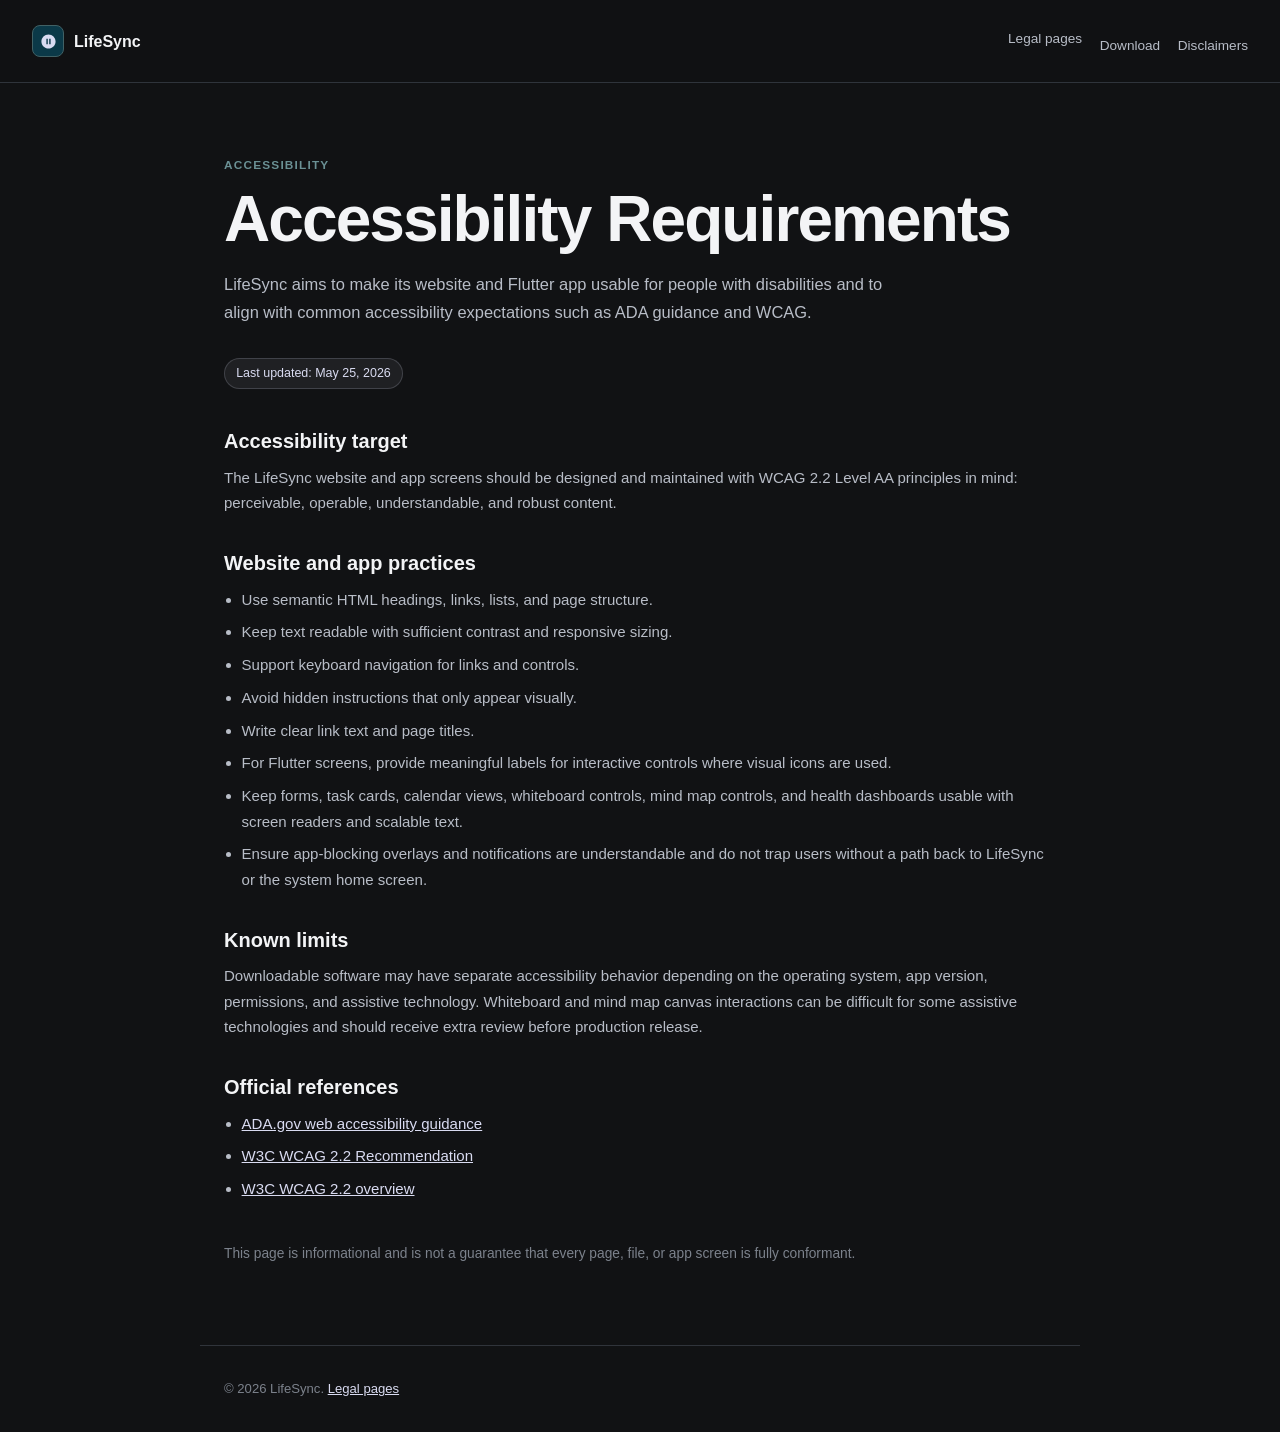
==== accessibility.html @ 595733a4 "Add legal pages and stylesheet; update index Add a set of legal and compliance pages and a shared st" ====
<!DOCTYPE html>
<html lang="en">
<head>
  <meta charset="UTF-8" />
  <meta name="viewport" content="width=device-width, initial-scale=1.0" />
  <title>Accessibility Requirements | LifeSync</title>
  <meta name="description" content="LifeSync accessibility statement covering ADA guidance, WCAG, and inclusive website practices." />
  <link rel="canonical" href="https://www.lifesyncdownload.com/accessibility.html" />
  <link rel="stylesheet" href="legal.css" />
</head>
<body>
<nav>
  <a href="index.html" class="brand"><span class="mark"><svg viewBox="0 0 24 24"><path d="M12 2C6.48 2 2 6.48 2 12s4.48 10 10 10 10-4.48 10-10S17.52 2 12 2zm-1 14H9V8h2v8zm4 0h-2V8h2v8z"/></svg></span>LifeSync</a>
  <ul class="nav-links"><li><a href="legal-index.html">Legal pages</a></li><li><a href="index.html#download">Download</a></li><li><a href="disclaimers.html">Disclaimers</a></li></ul>
</nav>
<main>
  <p class="eyebrow">Accessibility</p>
  <h1>Accessibility Requirements</h1>
  <p class="lead">LifeSync aims to make its website and Flutter app usable for people with disabilities and to align with common accessibility expectations such as ADA guidance and WCAG.</p>
  <div class="meta"><span class="pill">Last updated: May 25, 2026</span></div>

  <h2>Accessibility target</h2>
  <p>The LifeSync website and app screens should be designed and maintained with WCAG 2.2 Level AA principles in mind: perceivable, operable, understandable, and robust content.</p>

  <h2>Website and app practices</h2>
  <ul>
    <li>Use semantic HTML headings, links, lists, and page structure.</li>
    <li>Keep text readable with sufficient contrast and responsive sizing.</li>
    <li>Support keyboard navigation for links and controls.</li>
    <li>Avoid hidden instructions that only appear visually.</li>
    <li>Write clear link text and page titles.</li>
    <li>For Flutter screens, provide meaningful labels for interactive controls where visual icons are used.</li>
    <li>Keep forms, task cards, calendar views, whiteboard controls, mind map controls, and health dashboards usable with screen readers and scalable text.</li>
    <li>Ensure app-blocking overlays and notifications are understandable and do not trap users without a path back to LifeSync or the system home screen.</li>
  </ul>

  <h2>Known limits</h2>
  <p>Downloadable software may have separate accessibility behavior depending on the operating system, app version, permissions, and assistive technology. Whiteboard and mind map canvas interactions can be difficult for some assistive technologies and should receive extra review before production release.</p>

  <h2>Official references</h2>
  <ul>
    <li><a href="https://www.ada.gov/resources/web-guidance/">ADA.gov web accessibility guidance</a></li>
    <li><a href="https://www.w3.org/TR/WCAG22/">W3C WCAG 2.2 Recommendation</a></li>
    <li><a href="https://www.w3.org/WAI/standards-guidelines/wcag/new-in-22/">W3C WCAG 2.2 overview</a></li>
  </ul>

  <p class="note">This page is informational and is not a guarantee that every page, file, or app screen is fully conformant.</p>
</main>
<footer>&copy; 2026 LifeSync. <a href="legal-index.html">Legal pages</a></footer>
</body>
</html>
---- legal.css ----
*, *::before, *::after { box-sizing: border-box; margin: 0; padding: 0; }

:root {
  --primary: #0B3948;
  --primary-light: #416165;
  --bg: #111214;
  --bg2: #181A1D;
  --bg3: #22252A;
  --border: rgba(52,56,64,0.9);
  --text: #F3F4F6;
  --text-muted: #B8BDC7;
  --text-hint: #7C828C;
  --periwinkle: #D9DBF1;
  --secondary-light: #6A9094;
}

html { scroll-behavior: smooth; }

body {
  font-family: -apple-system, BlinkMacSystemFont, "Segoe UI", Roboto, sans-serif;
  background: var(--bg);
  color: var(--text);
  line-height: 1.7;
}

a { color: var(--periwinkle); }

nav {
  position: sticky;
  top: 0;
  z-index: 10;
  display: flex;
  align-items: center;
  justify-content: space-between;
  gap: 1rem;
  padding: 0.9rem 2rem;
  background: rgba(17,18,20,0.92);
  backdrop-filter: blur(14px);
  border-bottom: 0.5px solid var(--border);
}

.brand {
  display: flex;
  align-items: center;
  gap: 10px;
  color: var(--text);
  font-weight: 700;
  text-decoration: none;
}

.mark {
  width: 32px;
  height: 32px;
  background: var(--primary);
  border: 0.5px solid var(--primary-light);
  border-radius: 8px;
  display: flex;
  align-items: center;
  justify-content: center;
}

.mark svg { width: 17px; height: 17px; fill: var(--periwinkle); }

.nav-links {
  display: flex;
  gap: 1.1rem;
  flex-wrap: wrap;
  justify-content: flex-end;
  list-style: none;
}

.nav-links a {
  color: var(--text-muted);
  text-decoration: none;
  font-size: 0.85rem;
}

.nav-links a:hover { color: var(--text); }

main {
  max-width: 880px;
  margin: 0 auto;
  padding: 4.5rem 1.5rem 5rem;
}

.eyebrow {
  color: var(--secondary-light);
  font-size: 0.74rem;
  font-weight: 700;
  letter-spacing: 0.1em;
  text-transform: uppercase;
  margin-bottom: 0.6rem;
}

h1 {
  font-size: clamp(2.2rem, 6vw, 4rem);
  line-height: 1.08;
  letter-spacing: -0.03em;
  margin-bottom: 1rem;
}

.lead {
  color: var(--text-muted);
  font-size: 1.03rem;
  max-width: 680px;
  margin-bottom: 2rem;
}

.meta {
  display: flex;
  gap: 0.75rem;
  flex-wrap: wrap;
  margin-bottom: 2.5rem;
}

.pill {
  color: var(--periwinkle);
  background: rgba(217,219,241,0.07);
  border: 0.5px solid rgba(217,219,241,0.18);
  border-radius: 99px;
  padding: 0.25rem 0.7rem;
  font-size: 0.78rem;
}

.panel {
  background: var(--bg2);
  border: 0.5px solid var(--border);
  border-radius: 14px;
  padding: 1.4rem;
  margin: 1rem 0;
}

h2 {
  font-size: 1.25rem;
  line-height: 1.25;
  margin: 2.2rem 0 0.65rem;
}

h2:first-child { margin-top: 0; }

p, li { color: var(--text-muted); font-size: 0.94rem; }

ul { padding-left: 1.1rem; margin: 0.65rem 0; }

li + li { margin-top: 0.45rem; }

.note {
  color: var(--text-hint);
  font-size: 0.86rem;
  margin-top: 2.5rem;
}

.page-list {
  display: grid;
  grid-template-columns: repeat(auto-fit, minmax(230px, 1fr));
  gap: 0.75rem;
  list-style: none;
  padding-left: 0;
}

.page-list a {
  display: block;
  min-height: 100%;
  padding: 0.95rem;
  background: var(--bg3);
  border: 0.5px solid var(--border);
  border-radius: 10px;
  color: var(--text);
  text-decoration: none;
}

.page-list span {
  display: block;
  color: var(--text-hint);
  font-size: 0.78rem;
  margin-top: 0.25rem;
}

footer {
  max-width: 880px;
  margin: 0 auto;
  padding: 2rem 1.5rem;
  border-top: 0.5px solid var(--border);
  color: var(--text-hint);
  font-size: 0.82rem;
}

@media (max-width: 620px) {
  nav { align-items: flex-start; flex-direction: column; padding: 0.9rem 1.2rem; }
  .nav-links { justify-content: flex-start; }
}
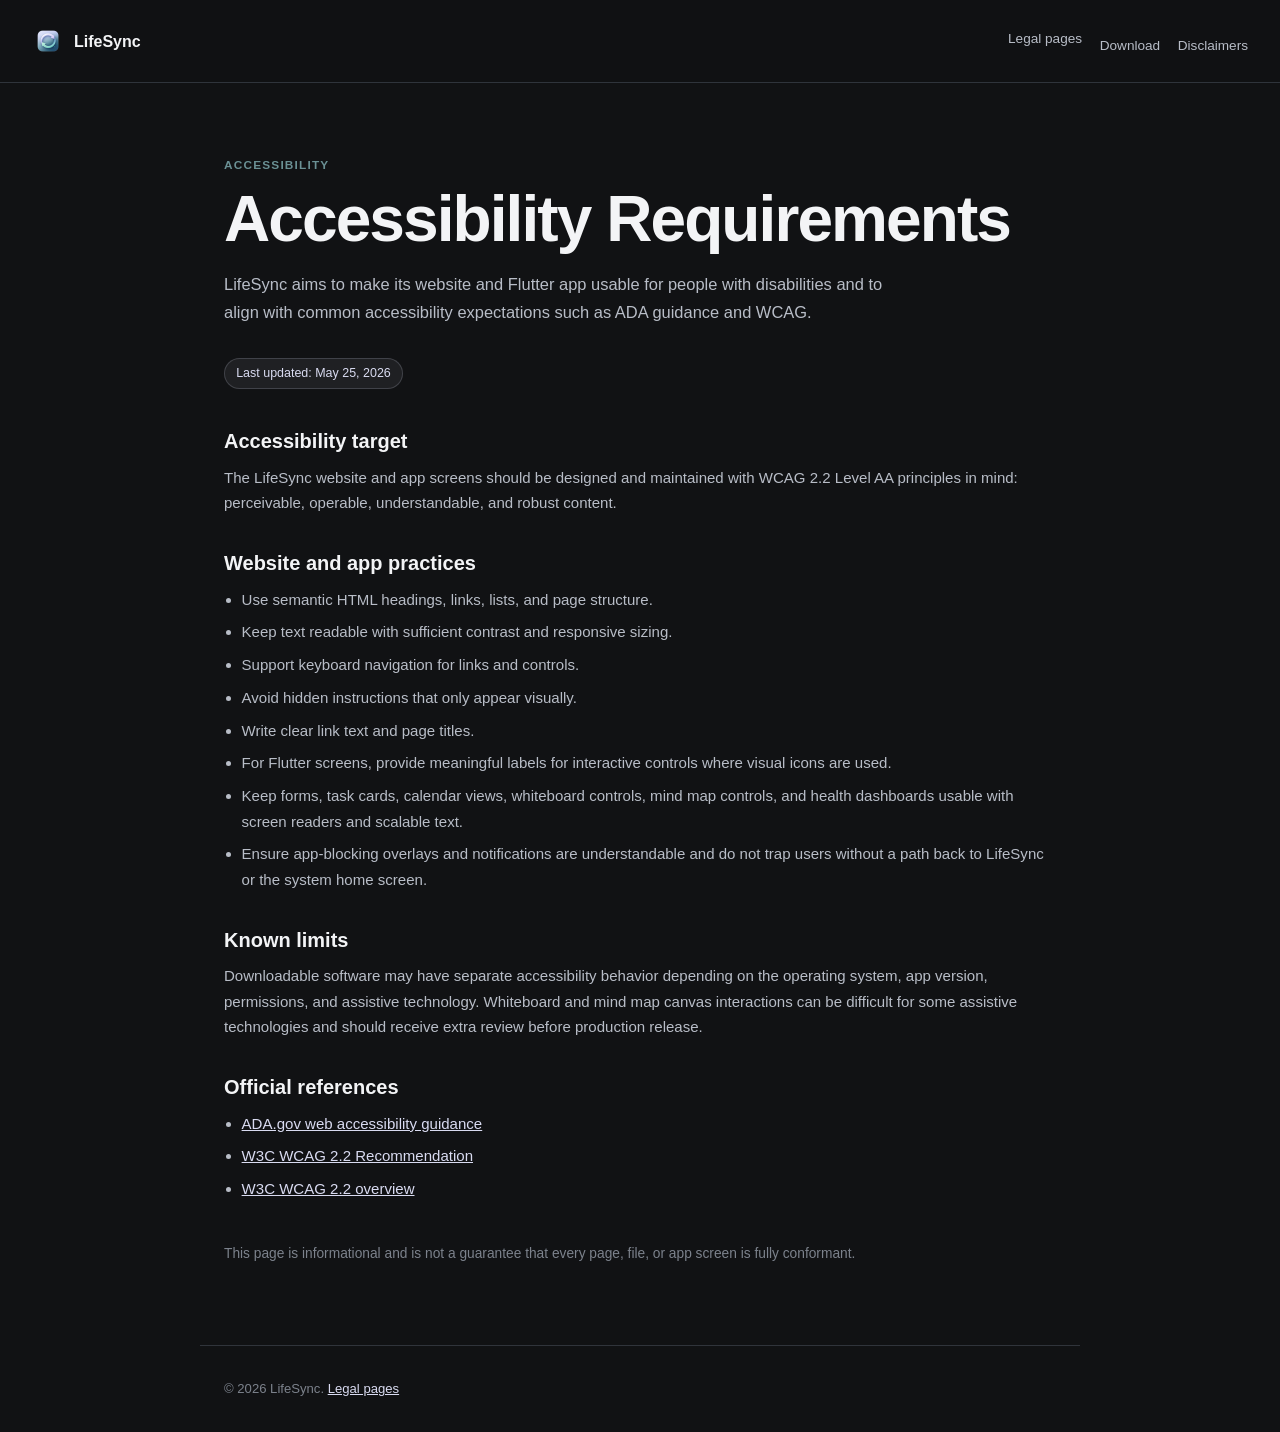
==== commit 39d7cc7c: "Add app icon; use image marks and favicon Add assets/app_icon.png and reference it as the site favic" ====
--- a/accessibility.html
+++ b/accessibility.html
@@ -3,6 +3,8 @@
 <head>
   <meta charset="UTF-8" />
   <meta name="viewport" content="width=device-width, initial-scale=1.0" />
+  <link rel="icon" href="assets/app_icon.png" type="image/png" />
+  <link rel="apple-touch-icon" href="assets/app_icon.png" />
   <title>Accessibility Requirements | LifeSync</title>
   <meta name="description" content="LifeSync accessibility statement covering ADA guidance, WCAG, and inclusive website practices." />
   <link rel="canonical" href="https://www.lifesyncdownload.com/accessibility.html" />
@@ -10,7 +12,7 @@
 </head>
 <body>
 <nav>
-  <a href="index.html" class="brand"><span class="mark"><svg viewBox="0 0 24 24"><path d="M12 2C6.48 2 2 6.48 2 12s4.48 10 10 10 10-4.48 10-10S17.52 2 12 2zm-1 14H9V8h2v8zm4 0h-2V8h2v8z"/></svg></span>LifeSync</a>
+  <a href="index.html" class="brand"><img class="mark" src="assets/app_icon.png" alt="" width="32" height="32" />LifeSync</a>
   <ul class="nav-links"><li><a href="legal-index.html">Legal pages</a></li><li><a href="index.html#download">Download</a></li><li><a href="disclaimers.html">Disclaimers</a></li></ul>
 </nav>
 <main>
--- a/legal.css
+++ b/legal.css
@@ -51,15 +51,11 @@
 .mark {
   width: 32px;
   height: 32px;
-  background: var(--primary);
-  border: 0.5px solid var(--primary-light);
   border-radius: 8px;
-  display: flex;
-  align-items: center;
-  justify-content: center;
+  display: block;
+  flex-shrink: 0;
+  object-fit: cover;
 }
-
-.mark svg { width: 17px; height: 17px; fill: var(--periwinkle); }
 
 .nav-links {
   display: flex;
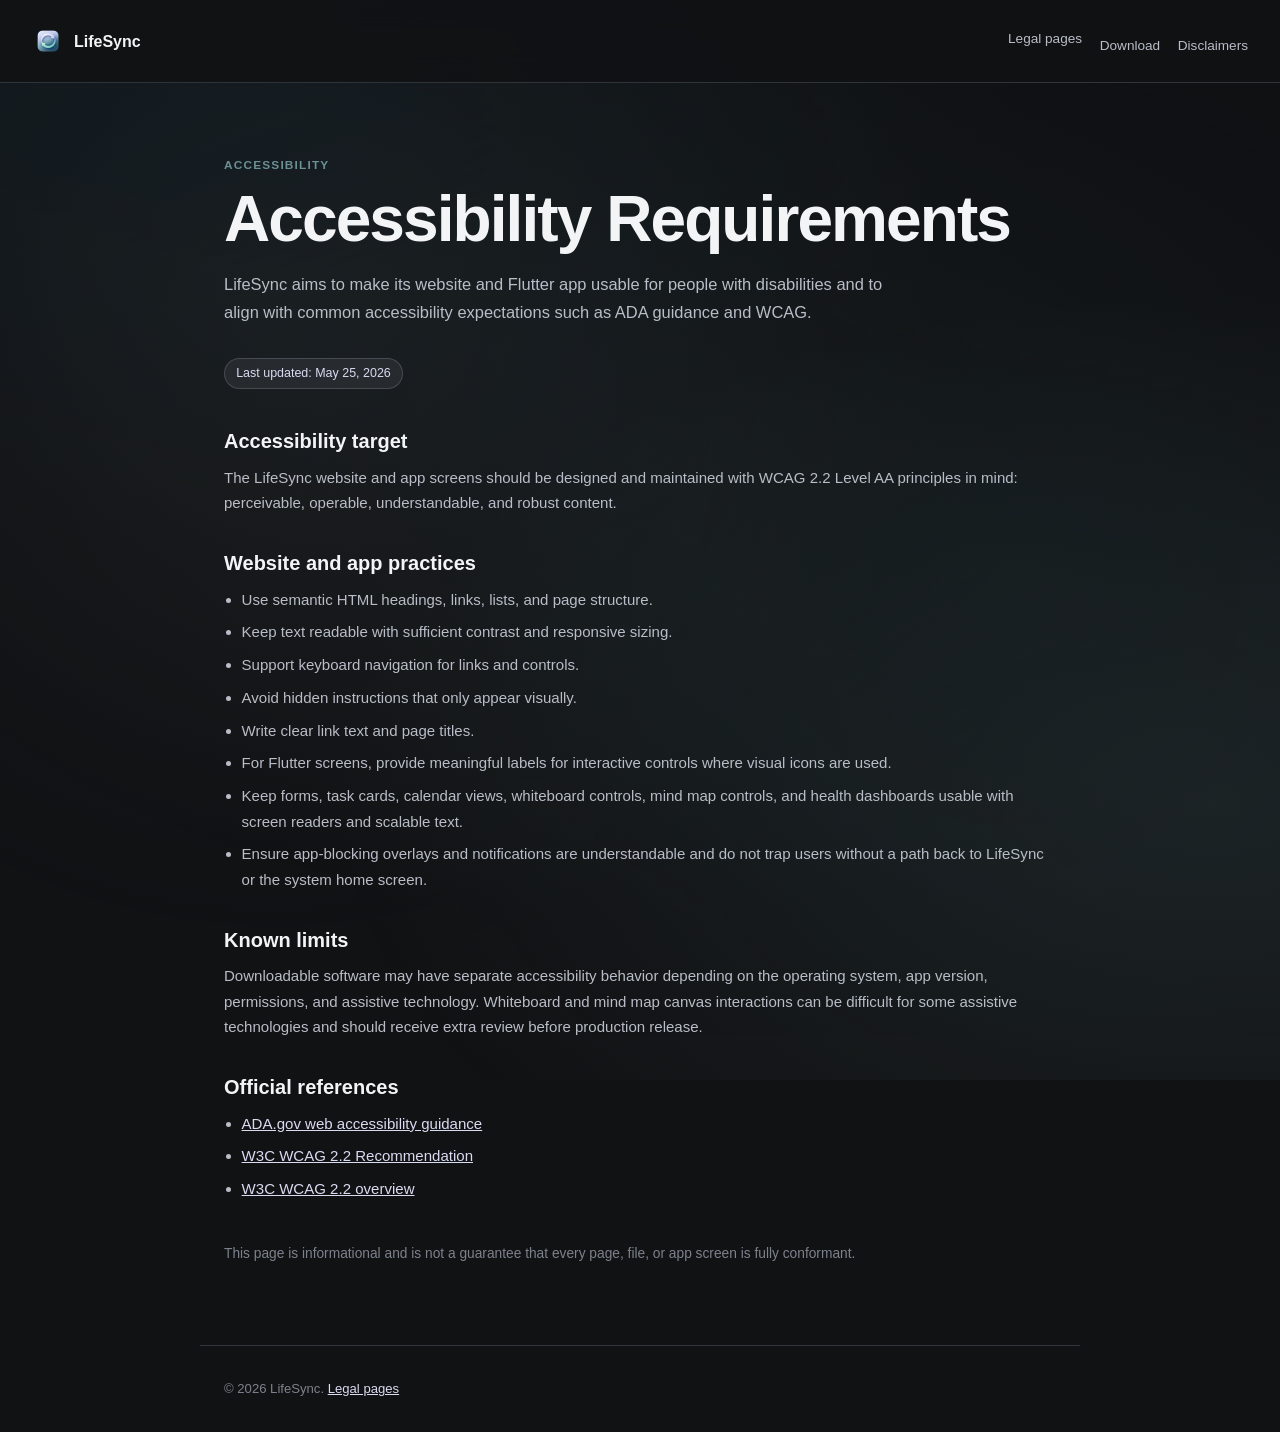
==== commit d2f9088e: "Add site motion system (motion.css + motion.js) Introduce a global motion/animation system and wire " ====
--- a/accessibility.html
+++ b/accessibility.html
@@ -3,12 +3,14 @@
 <head>
   <meta charset="UTF-8" />
   <meta name="viewport" content="width=device-width, initial-scale=1.0" />
-  <link rel="icon" href="assets/app_icon.png" type="image/png" />
-  <link rel="apple-touch-icon" href="assets/app_icon.png" />
+  <link rel="icon" href="favicon.ico" sizes="48x48" />
+  <link rel="icon" type="image/png" href="assets/favicon-48.png" sizes="48x48" />
+  <link rel="apple-touch-icon" href="assets/favicon-192.png" />
   <title>Accessibility Requirements | LifeSync</title>
   <meta name="description" content="LifeSync accessibility statement covering ADA guidance, WCAG, and inclusive website practices." />
   <link rel="canonical" href="https://www.lifesyncdownload.com/accessibility.html" />
   <link rel="stylesheet" href="legal.css" />
+  <link rel="stylesheet" href="motion.css" />
 </head>
 <body>
 <nav>
@@ -49,5 +51,6 @@
   <p class="note">This page is informational and is not a guarantee that every page, file, or app screen is fully conformant.</p>
 </main>
 <footer>&copy; 2026 LifeSync. <a href="legal-index.html">Legal pages</a></footer>
+<script src="motion.js" defer></script>
 </body>
 </html>
--- a/motion.css
+++ b/motion.css
@@ -0,0 +1,369 @@
+@media (prefers-reduced-motion: reduce) {
+  *, *::before, *::after {
+    animation-duration: 0.01ms !important;
+    animation-iteration-count: 1 !important;
+    transition-duration: 0.01ms !important;
+    scroll-behavior: auto !important;
+  }
+
+  .reveal {
+    opacity: 1 !important;
+    transform: none !important;
+  }
+}
+
+body {
+  position: relative;
+  overflow-x: hidden;
+}
+
+body::before {
+  content: "";
+  position: fixed;
+  inset: -20%;
+  z-index: -2;
+  pointer-events: none;
+  background:
+    radial-gradient(ellipse 95% 75% at 18% 12%, rgba(11, 57, 72, 0.18) 0%, transparent 58%),
+    radial-gradient(ellipse 85% 70% at 82% 78%, rgba(106, 144, 148, 0.14) 0%, transparent 58%),
+    radial-gradient(ellipse 75% 60% at 50% 50%, rgba(65, 97, 101, 0.09) 0%, transparent 62%);
+  animation: ambient-drift 8s ease-in-out infinite;
+}
+
+body::after {
+  content: "";
+  position: fixed;
+  inset: -15%;
+  z-index: -1;
+  pointer-events: none;
+  opacity: 0.55;
+  background:
+    radial-gradient(circle at 28% 38%, rgba(217, 219, 241, 0.07) 0%, transparent 48%),
+    radial-gradient(circle at 72% 62%, rgba(11, 57, 72, 0.1) 0%, transparent 46%);
+  animation: ambient-pulse 6s ease-in-out infinite;
+}
+
+@keyframes ambient-drift {
+  0% { transform: translate(-6%, -5%) scale(1); opacity: 0.9; }
+  25% { transform: translate(8%, 6%) scale(1.1); opacity: 1; }
+  50% { transform: translate(5%, -8%) scale(1.06); opacity: 0.95; }
+  75% { transform: translate(-7%, 7%) scale(1.12); opacity: 1; }
+  100% { transform: translate(-6%, -5%) scale(1); opacity: 0.9; }
+}
+
+@keyframes ambient-pulse {
+  0%, 100% { transform: translate(-12vw, -8vh) scale(1); opacity: 0.4; }
+  50% { transform: translate(14vw, 10vh) scale(1.18); opacity: 0.65; }
+}
+
+/* Nav */
+nav {
+  transition: background 0.35s ease, box-shadow 0.35s ease, border-color 0.35s ease;
+}
+
+nav.nav-scrolled {
+  background: rgba(17, 18, 20, 0.96) !important;
+  box-shadow: 0 8px 32px rgba(0, 0, 0, 0.35);
+}
+
+.nav-links a,
+.foot-links a {
+  position: relative;
+}
+
+.nav-links a::after,
+.foot-links a::after {
+  content: "";
+  position: absolute;
+  left: 0;
+  bottom: -3px;
+  width: 100%;
+  height: 1px;
+  background: var(--secondary-light, #6A9094);
+  transform: scaleX(0);
+  transform-origin: left;
+  transition: transform 0.25s ease;
+}
+
+.nav-links a:hover::after,
+.foot-links a:hover::after {
+  transform: scaleX(1);
+}
+
+/* Hero glows — fixed full-screen layer */
+.hero-glows {
+  position: fixed;
+  inset: -20%;
+  z-index: 0;
+  overflow: visible;
+  pointer-events: none;
+}
+
+section,
+.stats,
+footer,
+hr {
+  position: relative;
+  z-index: 1;
+}
+
+.glow1,
+.glow2,
+.glow3,
+.glow4 {
+  position: absolute;
+  border-radius: 50%;
+  filter: blur(80px);
+  will-change: transform;
+}
+
+.glow1 {
+  top: -8%;
+  left: 50%;
+  width: min(920px, 90vw);
+  height: min(920px, 90vw);
+  margin-left: calc(min(920px, 90vw) / -2);
+  background: radial-gradient(circle, rgba(11, 57, 72, 0.5) 0%, transparent 68%);
+  animation: hero-drift-1 7s ease-in-out infinite;
+}
+
+.glow2 {
+  bottom: 5%;
+  left: -5%;
+  width: min(560px, 65vw);
+  height: min(560px, 65vw);
+  background: radial-gradient(circle, rgba(65, 97, 101, 0.32) 0%, transparent 70%);
+  animation: hero-drift-2 9s ease-in-out infinite;
+}
+
+.glow3 {
+  top: 35%;
+  right: -8%;
+  width: min(480px, 55vw);
+  height: min(480px, 55vw);
+  background: radial-gradient(circle, rgba(106, 144, 148, 0.28) 0%, transparent 72%);
+  animation: hero-drift-3 8s ease-in-out infinite;
+}
+
+.glow4 {
+  top: 55%;
+  left: 40%;
+  width: min(520px, 60vw);
+  height: min(520px, 60vw);
+  background: radial-gradient(circle, rgba(11, 57, 72, 0.22) 0%, transparent 70%);
+  animation: hero-drift-4 10s ease-in-out infinite;
+}
+
+@keyframes hero-drift-1 {
+  0%, 100% { transform: translate(0, 0) scale(1); }
+  25% { transform: translate(22vw, 14vh) scale(1.18); }
+  50% { transform: translate(-14vw, 22vh) scale(0.9); }
+  75% { transform: translate(-24vw, -10vh) scale(1.12); }
+}
+
+@keyframes hero-drift-2 {
+  0%, 100% { transform: translate(0, 0) scale(1); }
+  33% { transform: translate(28vw, -18vh) scale(1.2); }
+  66% { transform: translate(12vw, 20vh) scale(0.88); }
+}
+
+@keyframes hero-drift-3 {
+  0%, 100% { transform: translate(0, 0) scale(1); opacity: 0.85; }
+  25% { transform: translate(-20vw, 16vh) scale(1.15); opacity: 1; }
+  50% { transform: translate(-8vw, -20vh) scale(0.92); opacity: 0.7; }
+  75% { transform: translate(18vw, 8vh) scale(1.08); opacity: 0.95; }
+}
+
+@keyframes hero-drift-4 {
+  0%, 100% { transform: translate(0, 0) scale(1); opacity: 0.75; }
+  50% { transform: translate(-18vw, -22vh) scale(1.22); opacity: 1; }
+}
+
+.gradient-text {
+  background: linear-gradient(
+    120deg,
+    var(--secondary-light, #6A9094) 0%,
+    var(--periwinkle, #D9DBF1) 35%,
+    var(--secondary-light, #6A9094) 70%,
+    #8fb5b9 100%
+  );
+  background-size: 220% auto;
+  -webkit-background-clip: text;
+  background-clip: text;
+  -webkit-text-fill-color: transparent;
+  animation: shimmer-text 4s linear infinite;
+}
+
+@keyframes shimmer-text {
+  to { background-position: 220% center; }
+}
+
+.hero-inner > * {
+  animation: hero-fade-up 0.85s cubic-bezier(0.22, 1, 0.36, 1) both;
+}
+
+.hero-inner > *:nth-child(1) { animation-delay: 0.08s; }
+.hero-inner > *:nth-child(2) { animation-delay: 0.18s; }
+.hero-inner > *:nth-child(3) { animation-delay: 0.28s; }
+.hero-inner > *:nth-child(4) { animation-delay: 0.38s; }
+
+@keyframes hero-fade-up {
+  from {
+    opacity: 0;
+    transform: translateY(24px);
+  }
+  to {
+    opacity: 1;
+    transform: translateY(0);
+  }
+}
+
+.badge {
+  animation: badge-glow 4s ease-in-out infinite;
+}
+
+@keyframes badge-glow {
+  0%, 100% { box-shadow: 0 0 0 rgba(106, 144, 148, 0); }
+  50% { box-shadow: 0 0 24px rgba(106, 144, 148, 0.15); }
+}
+
+/* Scroll reveal */
+.reveal {
+  opacity: 0;
+  transform: translateY(32px);
+  transition:
+    opacity 0.75s cubic-bezier(0.22, 1, 0.36, 1),
+    transform 0.75s cubic-bezier(0.22, 1, 0.36, 1);
+  transition-delay: var(--reveal-delay, 0s);
+}
+
+.reveal.is-visible {
+  opacity: 1;
+  transform: translateY(0);
+}
+
+/* Interactive cards */
+.dl-card,
+.feat-card,
+.step,
+.faq-item,
+.info-panel {
+  transition:
+    border-color 0.25s ease,
+    transform 0.3s cubic-bezier(0.22, 1, 0.36, 1),
+    box-shadow 0.3s ease;
+}
+
+.dl-card:hover,
+.feat-card:hover,
+.step:hover,
+.info-panel:hover {
+  box-shadow: 0 12px 40px rgba(0, 0, 0, 0.25);
+}
+
+.feat-card:hover {
+  transform: translateY(-5px);
+}
+
+.faq-item:hover {
+  border-color: var(--border-strong, rgba(65, 97, 101, 0.55));
+  transform: translateX(4px);
+}
+
+.dl-card::before {
+  animation: border-shimmer 3s ease-in-out infinite;
+}
+
+.dl-card:hover::before {
+  opacity: 1 !important;
+}
+
+@keyframes border-shimmer {
+  0%, 100% { background-position: 0% 50%; }
+  50% { background-position: 100% 50%; }
+}
+
+.dl-card::before {
+  background: linear-gradient(
+    90deg,
+    var(--primary, #0B3948),
+    var(--primary-light, #416165),
+    var(--secondary-light, #6A9094),
+    transparent
+  ) !important;
+  background-size: 200% 100% !important;
+}
+
+.btn-p,
+.btn-o,
+.btn-dl {
+  transition:
+    background 0.25s ease,
+    transform 0.25s cubic-bezier(0.22, 1, 0.36, 1),
+    box-shadow 0.25s ease !important;
+}
+
+.btn-p:hover,
+.btn-dl:hover {
+  box-shadow: 0 8px 28px rgba(11, 57, 72, 0.45);
+}
+
+.stat-n {
+  transition: transform 0.3s ease, color 0.3s ease;
+}
+
+.stat:hover .stat-n {
+  transform: scale(1.08);
+}
+
+.stat-n.counted {
+  animation: stat-pop 0.5s cubic-bezier(0.22, 1, 0.36, 1);
+}
+
+@keyframes stat-pop {
+  0% { transform: scale(0.85); opacity: 0.5; }
+  60% { transform: scale(1.1); }
+  100% { transform: scale(1); opacity: 1; }
+}
+
+.feat-icon,
+.dl-icon,
+.step-n {
+  transition: transform 0.35s cubic-bezier(0.22, 1, 0.36, 1);
+}
+
+.feat-card:hover .feat-icon,
+.dl-card:hover .dl-icon,
+.step:hover .step-n {
+  transform: scale(1.08) rotate(-3deg);
+}
+
+/* Legal pages */
+.panel,
+.page-list a {
+  transition:
+    border-color 0.25s ease,
+    transform 0.3s cubic-bezier(0.22, 1, 0.36, 1),
+    box-shadow 0.3s ease,
+    background 0.3s ease;
+}
+
+.panel:hover {
+  transform: translateY(-3px);
+  box-shadow: 0 10px 32px rgba(0, 0, 0, 0.22);
+  border-color: rgba(65, 97, 101, 0.45);
+}
+
+.page-list a:hover {
+  transform: translateY(-4px);
+  box-shadow: 0 10px 28px rgba(0, 0, 0, 0.2);
+  border-color: rgba(65, 97, 101, 0.45);
+}
+
+main > h1 {
+  animation: hero-fade-up 0.7s cubic-bezier(0.22, 1, 0.36, 1) both;
+}
+
+main > .lead {
+  animation: hero-fade-up 0.7s cubic-bezier(0.22, 1, 0.36, 1) 0.1s both;
+}
